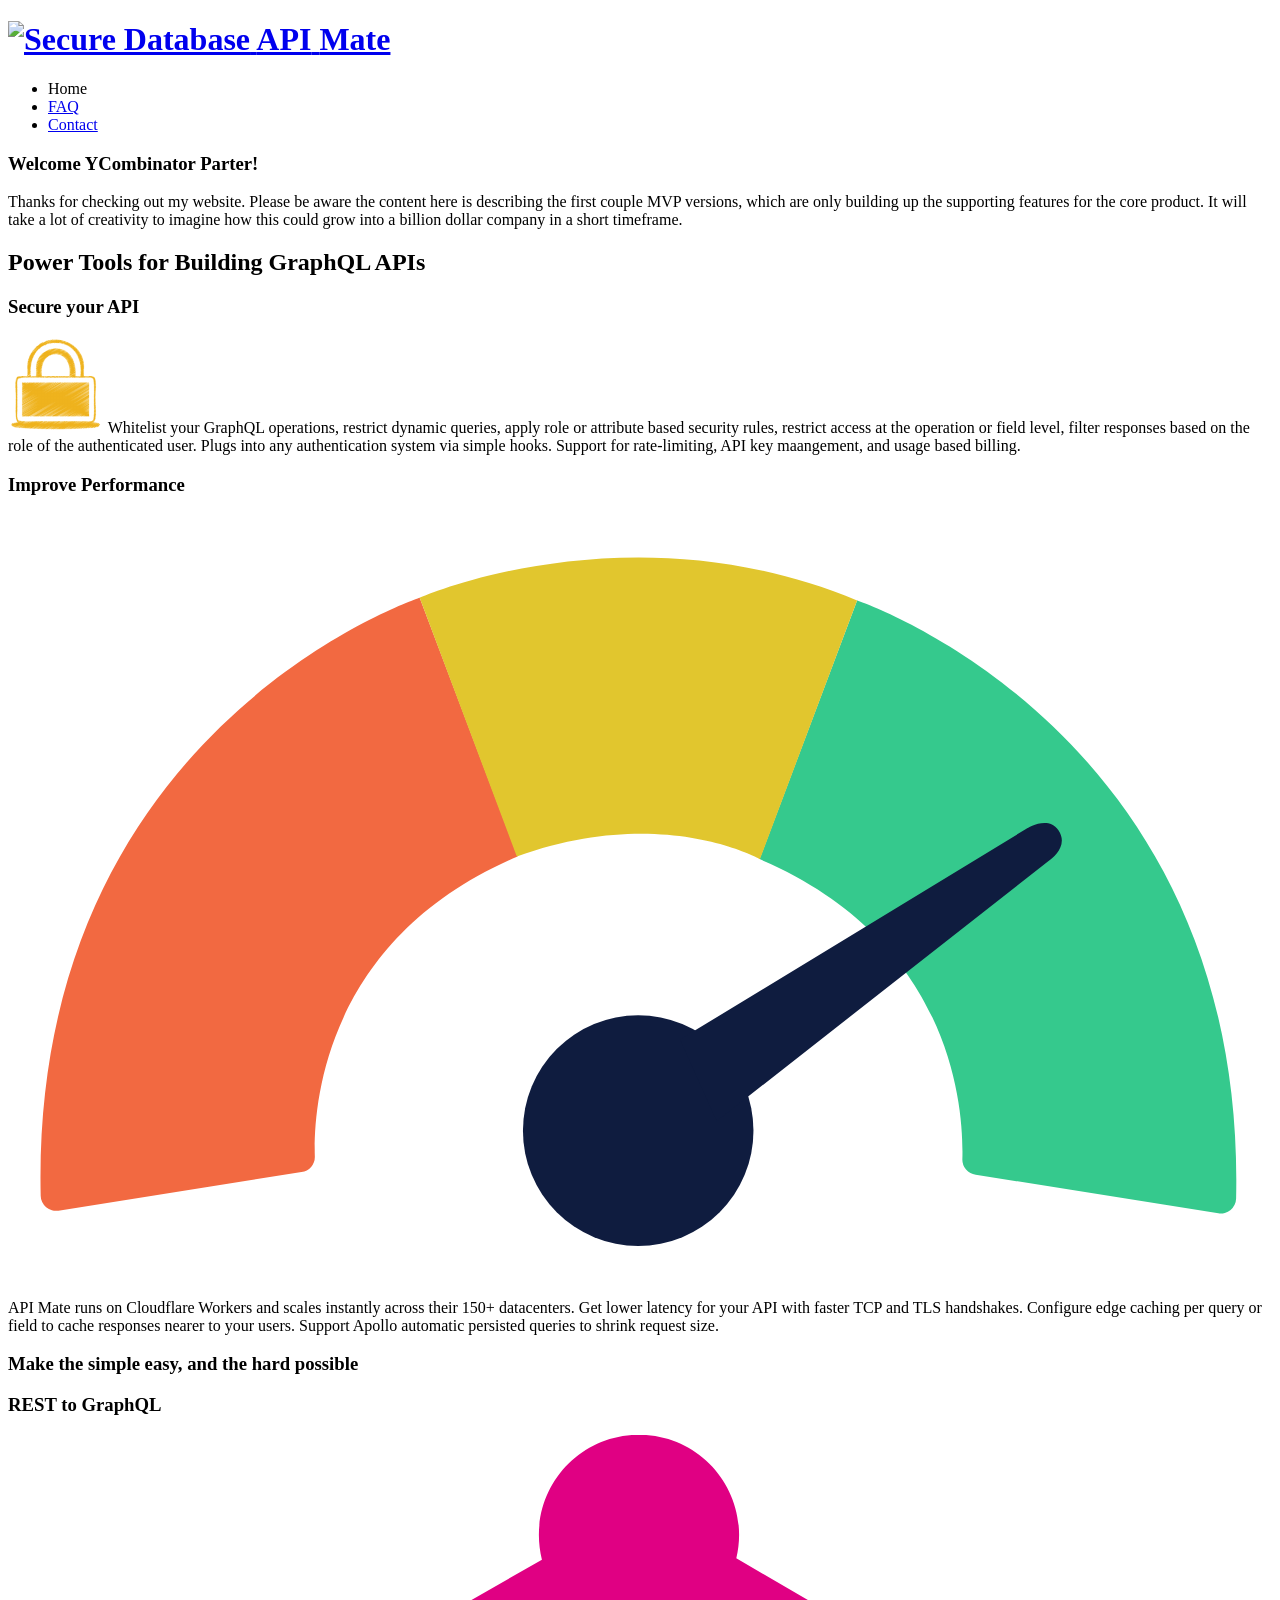
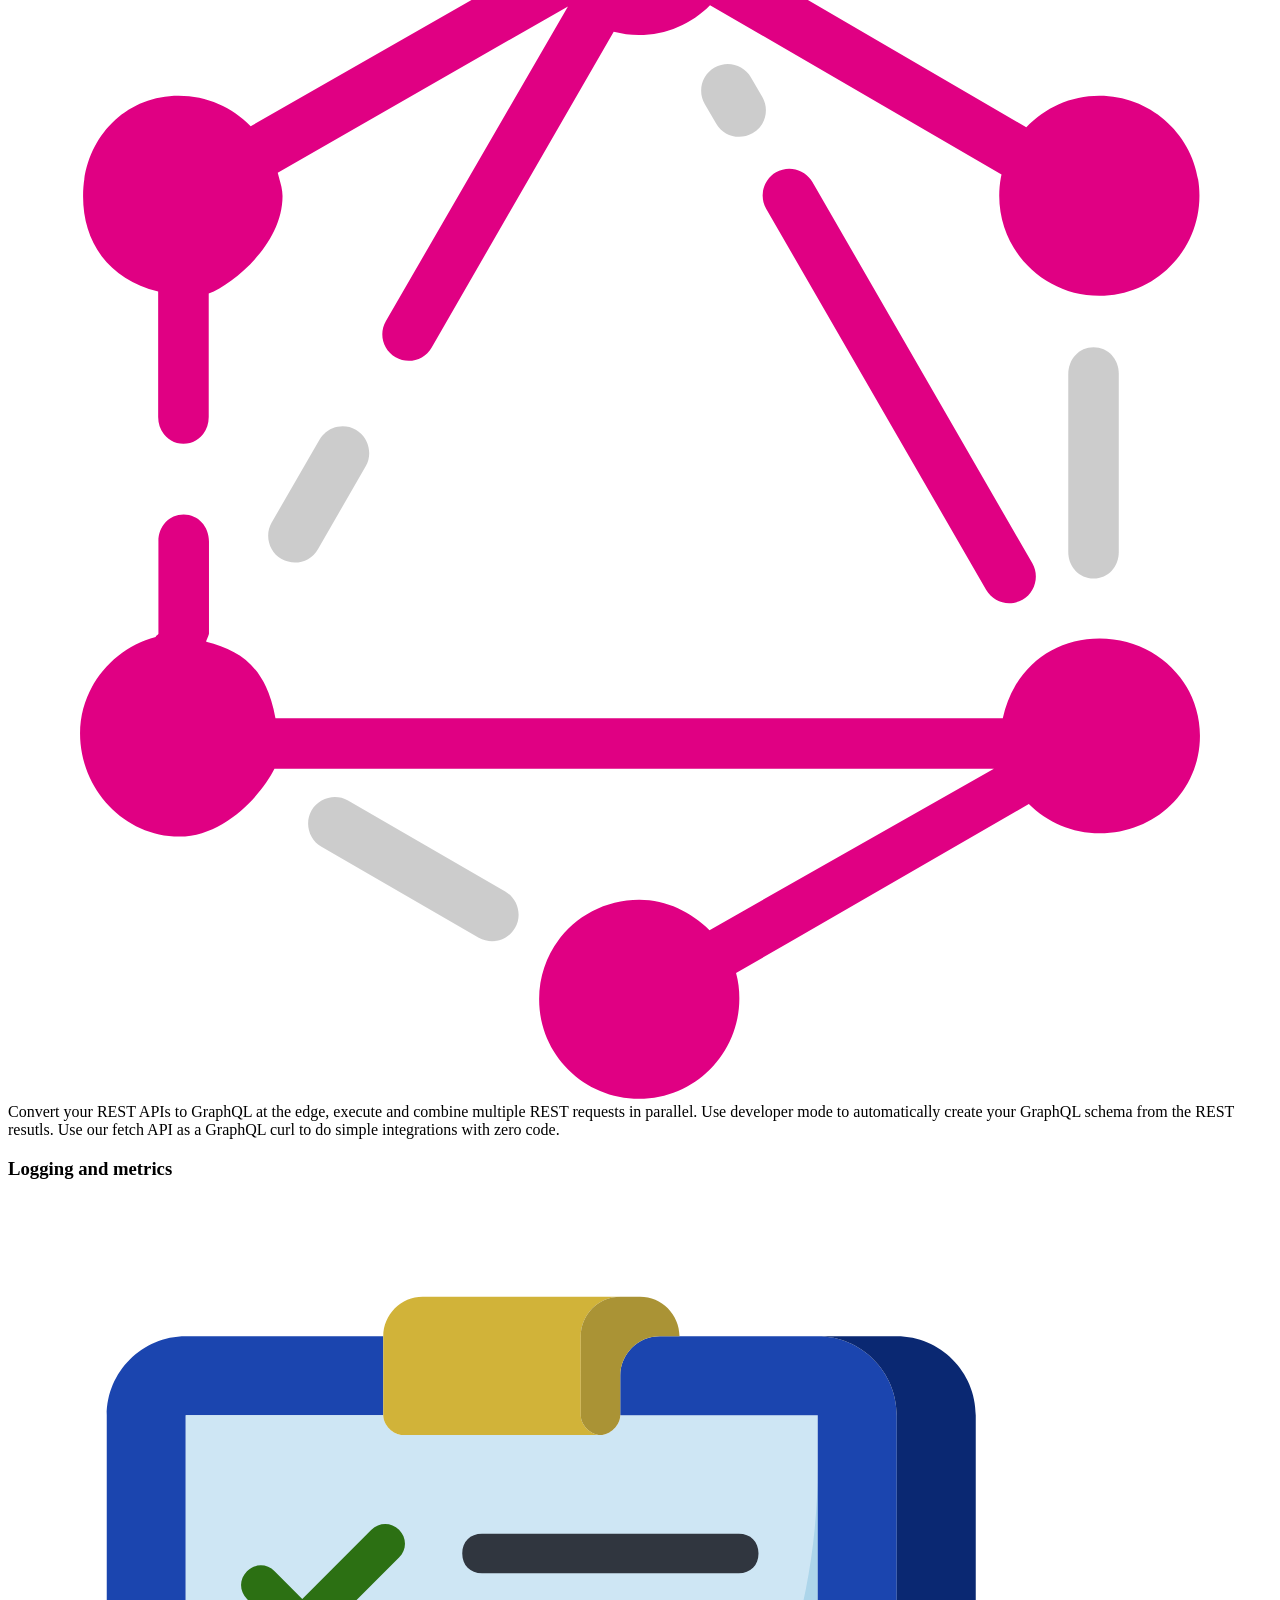
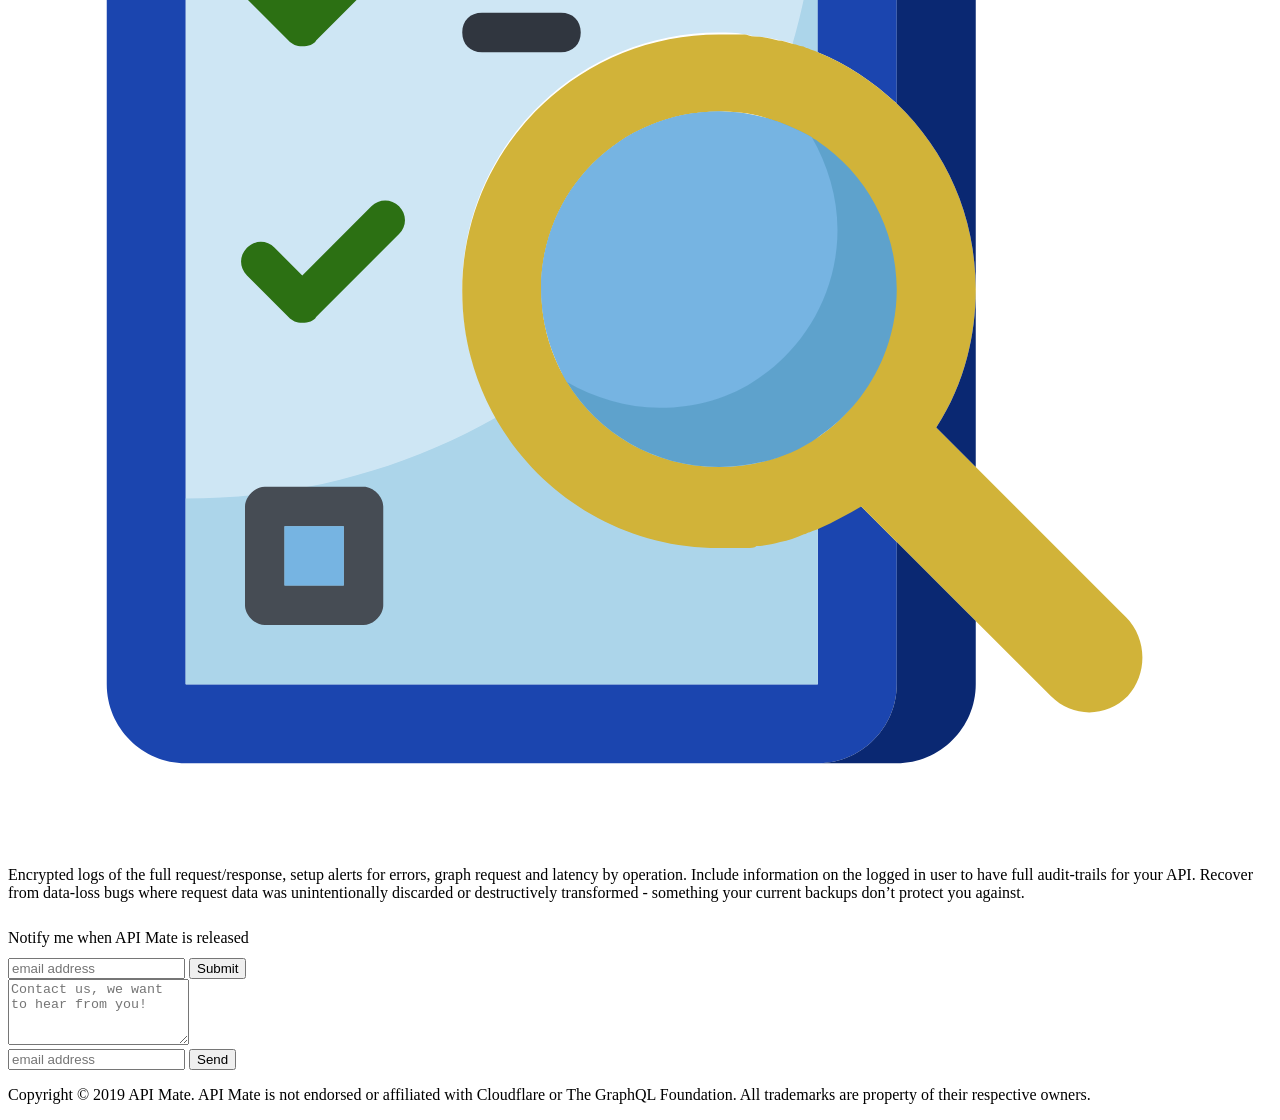
==== docs/index.html @ 36a18487 "build hugo site" ====
<!DOCTYPE html>
<html lang="en">
	<head>
	<meta name="generator" content="Hugo 0.59.0-DEV" />
    <meta charset="utf-8">
    <meta name="viewport" content="width=device-width, initial-scale=1">
    <title>API Mate - Home</title>
    
    <link rel="stylesheet" href="/sass/main.css">
    <script>
        (function(h,o,t,j,a,r){
            h.hj=h.hj||function(){(h.hj.q=h.hj.q||[]).push(arguments)};
            h._hjSettings={hjid:1381372,hjsv:6};
            a=o.getElementsByTagName('head')[0];
            r=o.createElement('script');r.async=1;
            r.src=t+h._hjSettings.hjid+j+h._hjSettings.hjsv;
            a.appendChild(r);
        })(window,document,'https://static.hotjar.com/c/hotjar-','.js?sv=');
    </script>
    
<script type="application/javascript">
var doNotTrack = false;
if (!doNotTrack) {
	window.ga=window.ga||function(){(ga.q=ga.q||[]).push(arguments)};ga.l=+new Date;
	ga('create', 'UA-142880390-2', 'auto');
	
	ga('send', 'pageview');
}
</script>
<script async src='https://www.google-analytics.com/analytics.js'></script>

</head>
	<body>
		<div class="page">
			<header>
	<div class="content">
		<div class="flex flex-column flex-row-ns justify-between-ns items-center">
			<div class="">
				<h1 class="logo b tc">
	<a title="Home" href="/">
		<img alt="Secure Database" src="/images/logo-icon.png" width="64" height="64" />
		<span class="yellow">API</span>
		<span class="blue-dark">Mate</span>
	</a>
</h1>
			</div>
			<div class="mt3 mt0-ns">
				<nav class="w-60">
	<ul class="menu f3 flex">
		
			<li class="ml1 ml2-ns">
				
					<span class="current">Home</span>
				
			</li>
		
			<li class="ml1 ml2-ns">
				
					<a title="Frequently Asked Questions" href="/faq/">FAQ</a>
				
			</li>
		
			<li class="ml1 ml2-ns">
				
					<a title="Contact Us" href="#contact">Contact</a>
				
			</li>
		
	</ul>
</nav>
			</div>
		</div>
	</div>
	<section class="grey-section">
	<div id="yc" class="tc pa2">
		<h3 class="pb2 f3">Welcome YCombinator Parter!</h3>
		<span>Thanks for checking out my website. Please be aware the content here is describing the first couple MVP versions, which are only building up the supporting features for the core product. It will take a lot of creativity to imagine how this could grow into a billion dollar company in a short timeframe.</span>
	</div>
</section>
</header>
			<main>
				<h2 class="f2 tc mt4 mb3">
					Power Tools for Building GraphQL APIs
				</h2>
				<section>
					<div class="content">
						<div class="flex flex-wrap flex-nowrap-ns">
							<div class="blurb w-100 w-50-ns mb3 ">
	<h3 class="tc tl-ns">
			Secure your API
	</h3>
	<p><img src="images/yellow-lock-icon.png" alt="Security" /> Whitelist your GraphQL operations, restrict dynamic queries, apply role or attribute based security rules, restrict access at the operation or field level, filter responses based on the role of the authenticated user. Plugs into any authentication system via simple hooks. Support for rate-limiting, API key maangement, and usage based billing.</p>
</div>
							<div class="blurb w-100 w-50-ns mb3 ml3-ns">
	<h3 class="tc tl-ns">
			Improve Performance
	</h3>
	<p><img src="images/performance.svg" alt="Cloudflare Workers" /> API Mate runs on Cloudflare Workers and scales instantly across their 150+ datacenters. Get lower latency for your API with faster TCP and TLS handshakes. Configure edge caching per query or field to cache responses nearer to your users. Support Apollo automatic persisted queries to shrink request size.</p>
</div>
						</div>
					</div>
				</section>
				<section class="dark blue-gradient mb3">
					<div class="content">
						<div>
							<div class="blurb w-100 w-50-ns mb3 mt3 mauto">
	<h3 class="tc tl-ns">
			Make the simple easy, and the hard possible
	</h3>
	<p></p>
</div>
						</div>
					</div>
				</section>
				
				<section>
					<div class="content">
						<div class="flex flex-wrap flex-nowrap-ns">
							<div class="blurb w-100 w-50-ns mb3 ">
	<h3 class="tc tl-ns">
			REST to GraphQL
	</h3>
	<p><img src="images/graphql.svg" alt="GraphQL" /> Convert your REST APIs to GraphQL at the edge, execute and combine multiple REST requests in parallel. Use developer mode to automatically create your GraphQL schema from the REST resutls. Use our fetch API as a GraphQL curl to do simple integrations with zero code.</p>
</div>
							<div class="blurb w-100 w-50-ns mb3 ml3-ns">
	<h3 class="tc tl-ns">
			Logging and metrics
	</h3>
	<p><img src="images/audit.svg" alt="Audit Logs" /> Encrypted logs of the full request/response, setup alerts for errors, graph request and latency by operation. Include information on the logged in user to have full audit-trails for your API. Recover from data-loss bugs where request data was unintentionally discarded or destructively transformed - something your current backups don&rsquo;t protect you against.</p>
</div>
						</div>
					</div>
				</section>
				<section class="grey-section">
	<form action="https://gmail.us3.list-manage.com/subscribe/post?u=8773cedf67e2755a4ec1eb9ce&amp;id=92234d2d72" method="post" name="mc-embedded-subscribe-form" class="validate" target="_blank" novalidate>
		<div style="position: absolute; left: -5000px;" aria-hidden="true"><input type="text" name="b_8773cedf67e2755a4ec1eb9ce_92234d2d72" tabindex="-1" value=""></div>
		<div class="content">
			<div class="flex flex-column flex-row-ns w-100-m w-80-l f5 f4-ns" style="margin: auto">
				<a name="signup"></a>
				<div class="w-50-ns pr2 tc nowrap" style="line-height: 40px">Notify me when API Mate is released</div>
				<div class="flex w-50-ns">
					<input class="w-70 mr2" type="email" value="" name="EMAIL" placeholder="email address" required>
					<button class="w-30" type="submit" name="subscribe">Submit</button>
				</div>
			</div>
		</div>
	</form>
</section>
			</main>
			<footer class="dark blue-gradient">
	<div class="content" style="height: 100%">
		<div class="flex flex-wrap" style="height: 100%">
			<div class="pv2 mauto w-50-ns f4">
	<form action="https://formspree.io/dan@closetothemetal.com" method="POST">
		<a name="contact" class="db overflow-hidden" style="height: 0"></a>
		<div style="position: absolute; left: -5000px;" aria-hidden="true"><input type="text" name="b_8773cedf67e2755a4ec1eb9ce_92234d2d72" tabindex="-1" value=""></div>
		<div class="flex w-100 mb2">
			<textarea class="w-100" rows="4" name="question" placeholder="Contact us, we want to hear from you!"></textarea>
		</div>
		<div class="flex w-100">
			<input class="w-75" type="email" name="_replyto" placeholder="email address" />
			<button class="ml2 w-25" type="submit">Send</button>
		</div>
	</form> 
</div>
			<div class="f5 white mt2 flex w-100">
				<p class="mb1 self-end w-100 tc">Copyright © 2019 API Mate. API Mate is not endorsed or affiliated with Cloudflare or The GraphQL Foundation. All trademarks are property of their respective owners.</p>
			</div>
		</div>
	</div>
</footer>
		</div>
	</body>
</html>
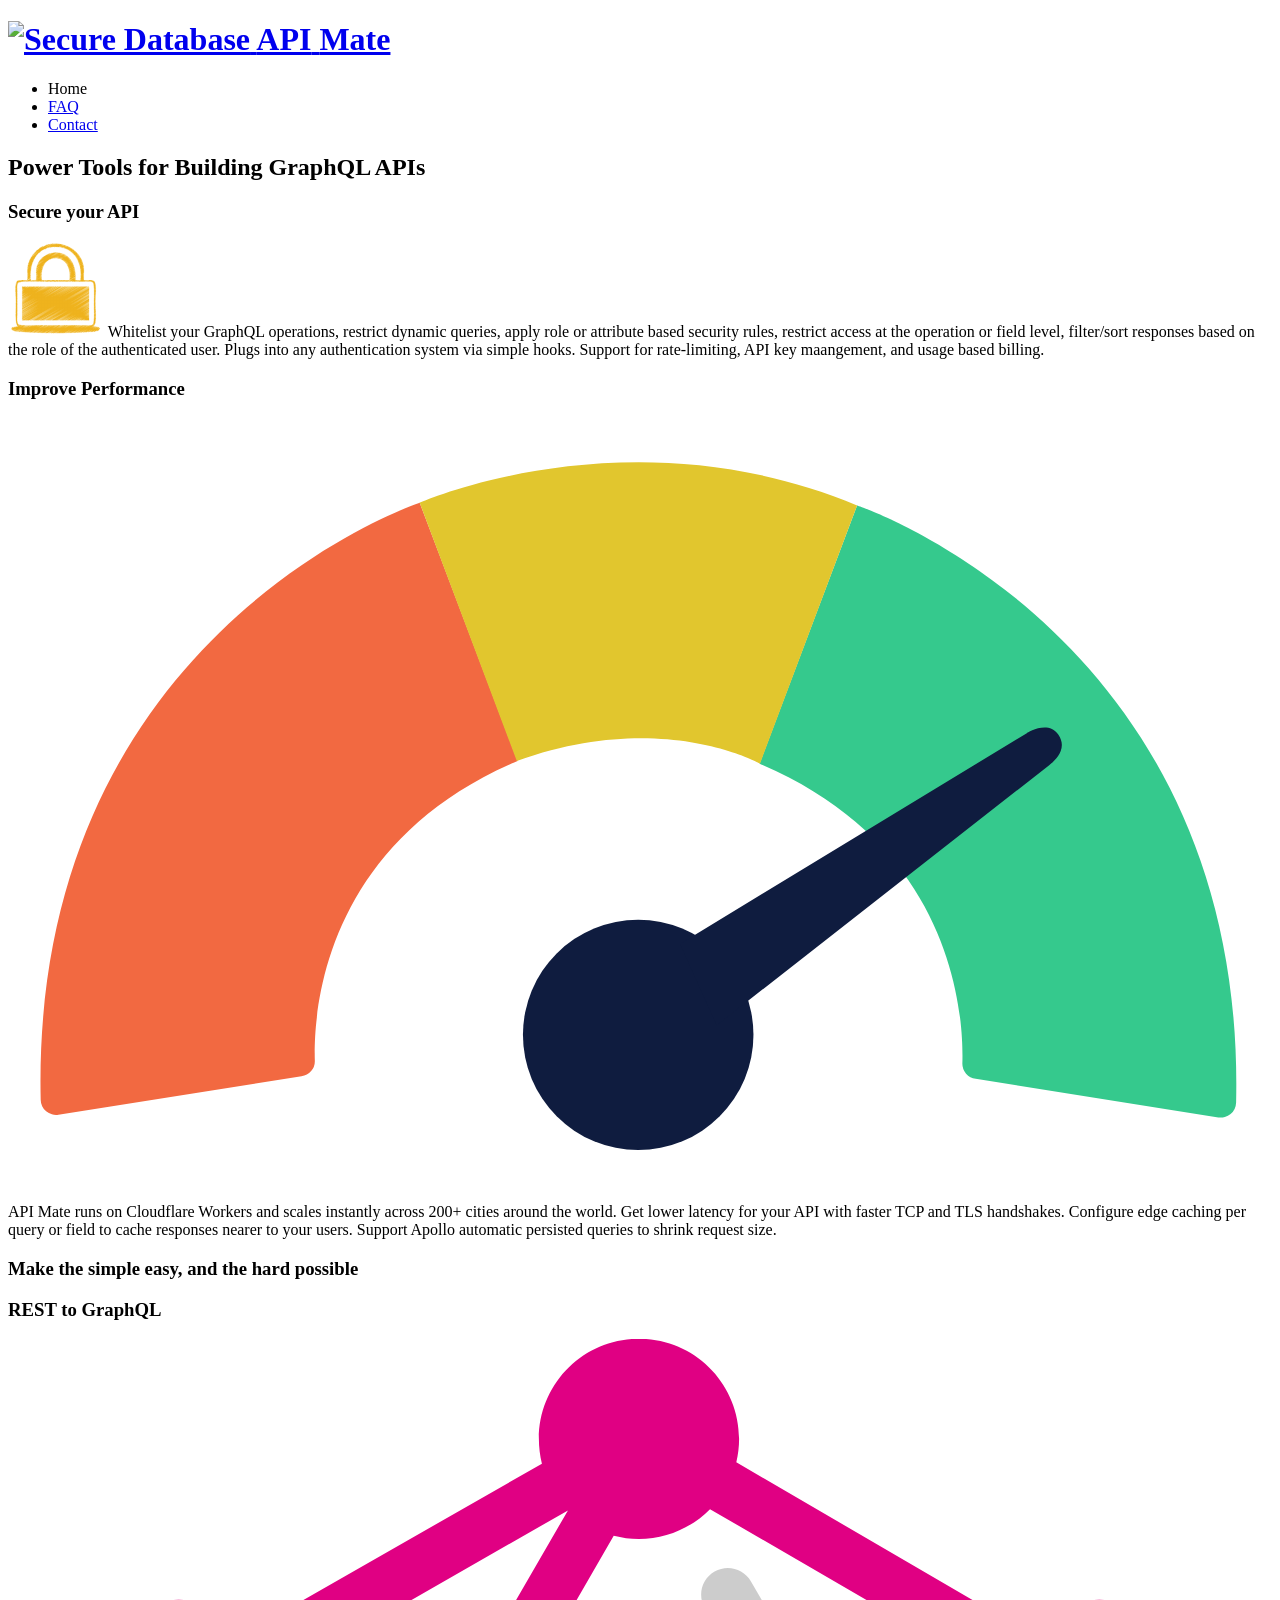
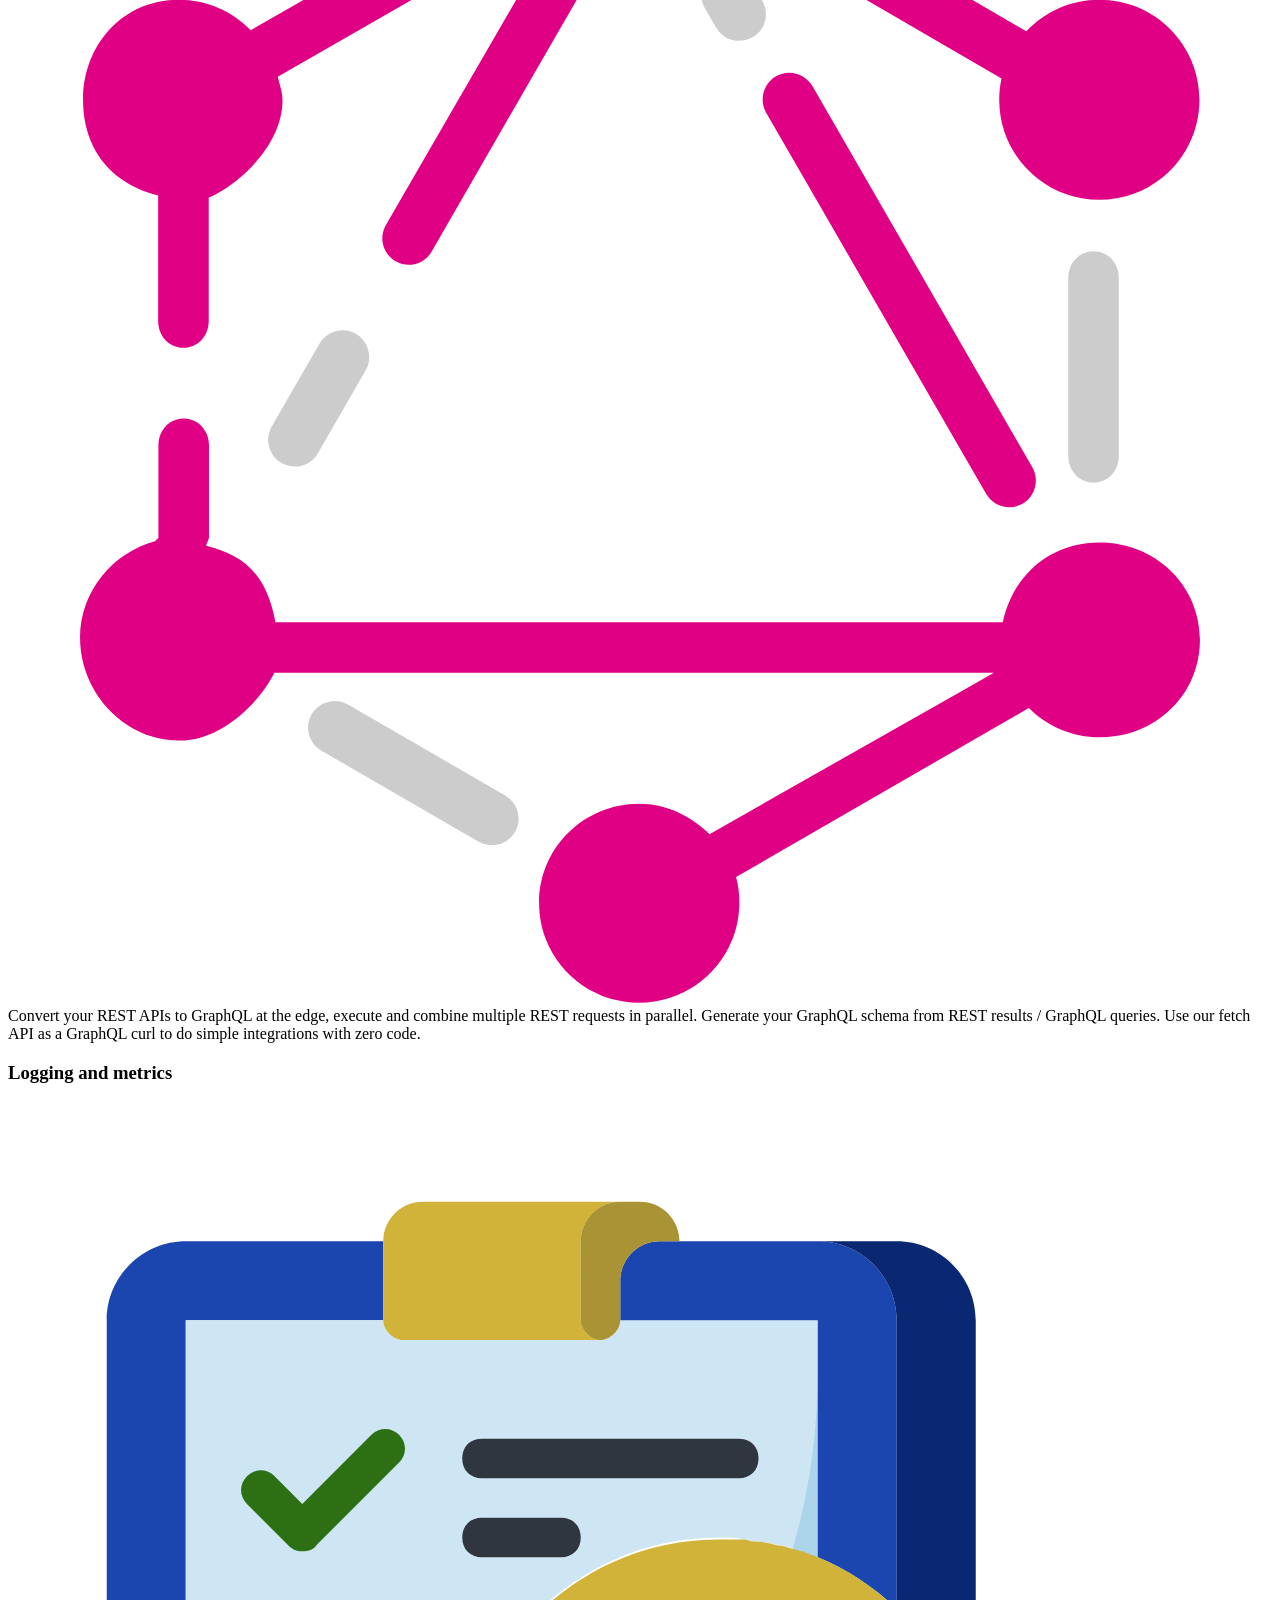
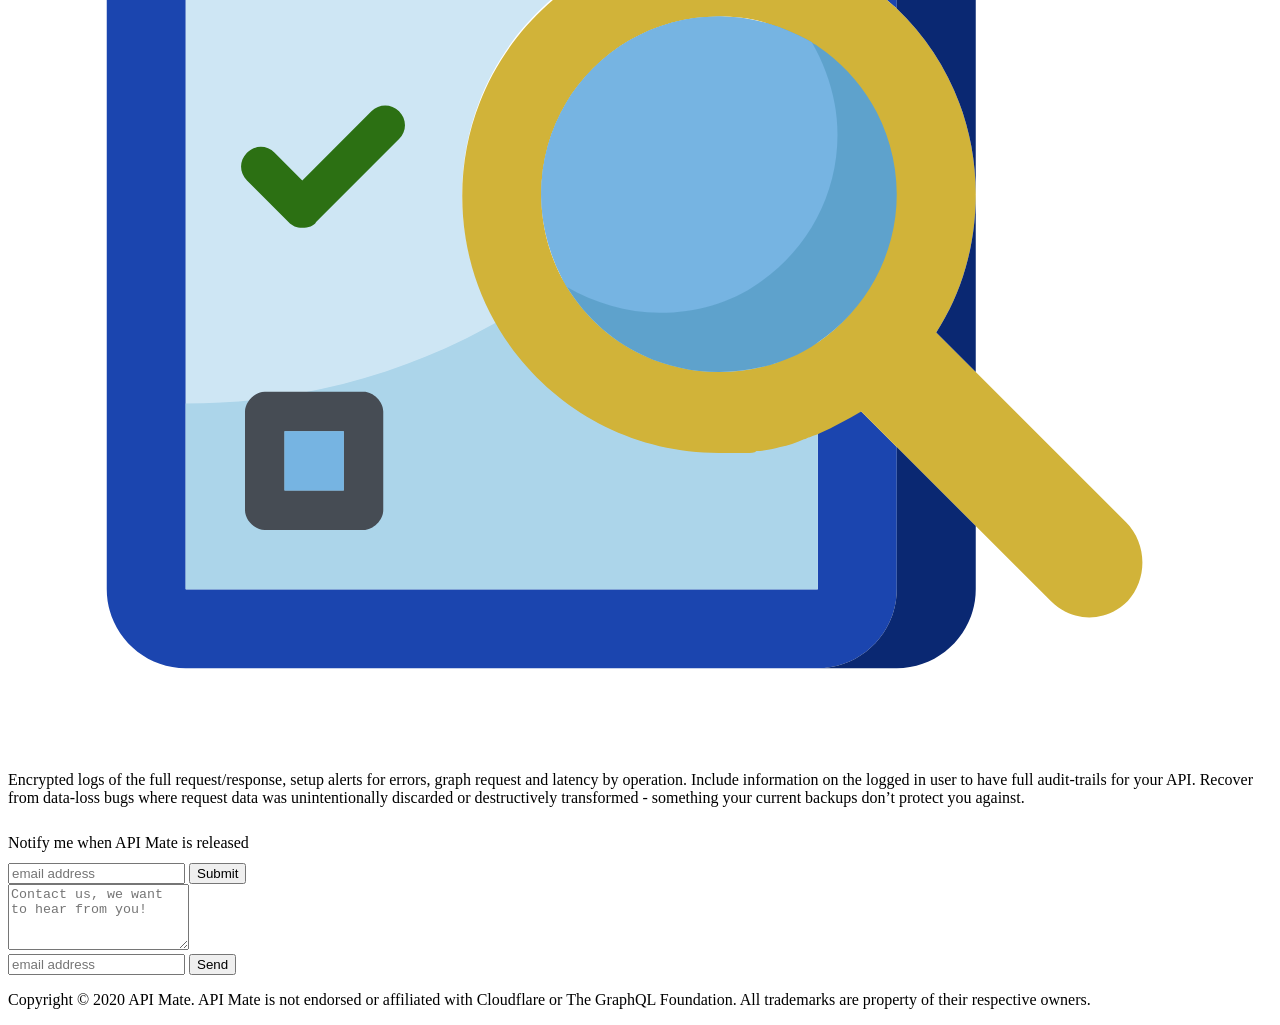
==== commit 1e64d799: "updates for 2020" ====
--- a/docs/index.html
+++ b/docs/index.html
@@ -71,12 +71,6 @@
 			</div>
 		</div>
 	</div>
-	<section class="grey-section">
-	<div id="yc" class="tc pa2">
-		<h3 class="pb2 f3">Welcome YCombinator Parter!</h3>
-		<span>Thanks for checking out my website. Please be aware the content here is describing the first couple MVP versions, which are only building up the supporting features for the core product. It will take a lot of creativity to imagine how this could grow into a billion dollar company in a short timeframe.</span>
-	</div>
-</section>
 </header>
 			<main>
 				<h2 class="f2 tc mt4 mb3">
@@ -89,13 +83,13 @@
 	<h3 class="tc tl-ns">
 			Secure your API
 	</h3>
-	<p><img src="images/yellow-lock-icon.png" alt="Security" /> Whitelist your GraphQL operations, restrict dynamic queries, apply role or attribute based security rules, restrict access at the operation or field level, filter responses based on the role of the authenticated user. Plugs into any authentication system via simple hooks. Support for rate-limiting, API key maangement, and usage based billing.</p>
+	<p><img src="images/yellow-lock-icon.png" alt="Security" /> Whitelist your GraphQL operations, restrict dynamic queries, apply role or attribute based security rules, restrict access at the operation or field level, filter/sort responses based on the role of the authenticated user. Plugs into any authentication system via simple hooks. Support for rate-limiting, API key maangement, and usage based billing.</p>
 </div>
 							<div class="blurb w-100 w-50-ns mb3 ml3-ns">
 	<h3 class="tc tl-ns">
 			Improve Performance
 	</h3>
-	<p><img src="images/performance.svg" alt="Cloudflare Workers" /> API Mate runs on Cloudflare Workers and scales instantly across their 150+ datacenters. Get lower latency for your API with faster TCP and TLS handshakes. Configure edge caching per query or field to cache responses nearer to your users. Support Apollo automatic persisted queries to shrink request size.</p>
+	<p><img src="images/performance.svg" alt="Cloudflare Workers" /> API Mate runs on Cloudflare Workers and scales instantly across 200+ cities around the world. Get lower latency for your API with faster TCP and TLS handshakes. Configure edge caching per query or field to cache responses nearer to your users. Support Apollo automatic persisted queries to shrink request size.</p>
 </div>
 						</div>
 					</div>
@@ -120,7 +114,7 @@
 	<h3 class="tc tl-ns">
 			REST to GraphQL
 	</h3>
-	<p><img src="images/graphql.svg" alt="GraphQL" /> Convert your REST APIs to GraphQL at the edge, execute and combine multiple REST requests in parallel. Use developer mode to automatically create your GraphQL schema from the REST resutls. Use our fetch API as a GraphQL curl to do simple integrations with zero code.</p>
+	<p><img src="images/graphql.svg" alt="GraphQL" /> Convert your REST APIs to GraphQL at the edge, execute and combine multiple REST requests in parallel. Generate your GraphQL schema from REST results / GraphQL queries. Use our fetch API as a GraphQL curl to do simple integrations with zero code.</p>
 </div>
 							<div class="blurb w-100 w-50-ns mb3 ml3-ns">
 	<h3 class="tc tl-ns">
@@ -164,7 +158,7 @@
 	</form> 
 </div>
 			<div class="f5 white mt2 flex w-100">
-				<p class="mb1 self-end w-100 tc">Copyright © 2019 API Mate. API Mate is not endorsed or affiliated with Cloudflare or The GraphQL Foundation. All trademarks are property of their respective owners.</p>
+				<p class="mb1 self-end w-100 tc">Copyright © 2020 API Mate. API Mate is not endorsed or affiliated with Cloudflare or The GraphQL Foundation. All trademarks are property of their respective owners.</p>
 			</div>
 		</div>
 	</div>
